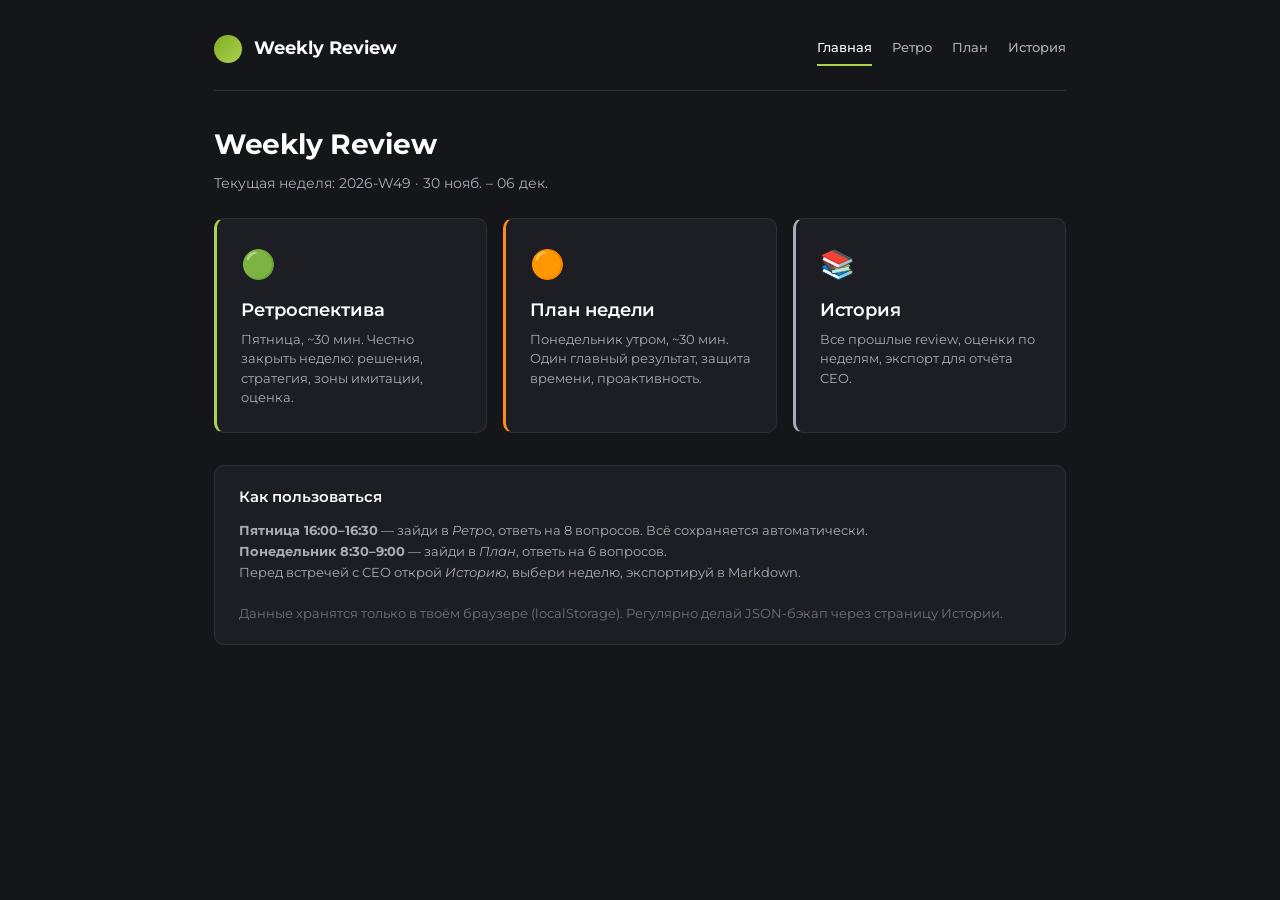
==== index.html @ 1d67517e "Initial commit: LH Weekly Review MVP" ====
<!DOCTYPE html>
<html lang="ru">
<head>
  <meta charset="UTF-8" />
  <meta name="viewport" content="width=device-width, initial-scale=1.0" />
  <title>Weekly Review — Lev Haolam</title>
  <link rel="stylesheet" href="styles.css" />
</head>
<body>
  <div class="container">
    <header class="app-header">
      <a href="index.html" class="logo">
        <span class="logo-mark"></span>
        Weekly Review
      </a>
      <nav>
        <a href="index.html" class="active">Главная</a>
        <a href="retro.html">Ретро</a>
        <a href="plan.html">План</a>
        <a href="history.html">История</a>
      </nav>
    </header>

    <h1>Weekly Review</h1>
    <p class="subtitle" id="subtitle">—</p>

    <div class="mode-grid">
      <a href="retro.html" class="mode-card retro">
        <div class="icon">🟢</div>
        <h2>Ретроспектива</h2>
        <p>Пятница, ~30 мин. Честно закрыть неделю: решения, стратегия, зоны имитации, оценка.</p>
      </a>
      <a href="plan.html" class="mode-card plan">
        <div class="icon">🟠</div>
        <h2>План недели</h2>
        <p>Понедельник утром, ~30 мин. Один главный результат, защита времени, проактивность.</p>
      </a>
      <a href="history.html" class="mode-card history">
        <div class="icon">📚</div>
        <h2>История</h2>
        <p>Все прошлые review, оценки по неделям, экспорт для отчёта CEO.</p>
      </a>
    </div>

    <div class="block" style="margin-top:32px;">
      <h3 style="margin-bottom:12px;">Как пользоваться</h3>
      <p style="color:var(--text-secondary); font-size:13px; line-height:1.6;">
        <strong>Пятница 16:00–16:30</strong> — зайди в <em>Ретро</em>, ответь на 8 вопросов. Всё сохраняется автоматически.<br>
        <strong>Понедельник 8:30–9:00</strong> — зайди в <em>План</em>, ответь на 6 вопросов.<br>
        Перед встречей с CEO открой <em>Историю</em>, выбери неделю, экспортируй в Markdown.<br>
        <br>
        <span style="color:var(--text-muted);">Данные хранятся только в твоём браузере (localStorage). Регулярно делай JSON-бэкап через страницу Истории.</span>
      </p>
    </div>
  </div>

  <script src="app.js"></script>
  <script>
    (function() {
      const key = getWeekKey();
      const { start, end } = getWeekDateRange();
      document.getElementById('subtitle').textContent =
        `Текущая неделя: ${key} · ${formatDateShort(start)} – ${formatDateShort(end)}`;
    })();
  </script>
</body>
</html>
---- styles.css ----
@import url('https://fonts.googleapis.com/css2?family=Montserrat:wght@400;500;600;700&display=swap');

:root {
  /* Brand */
  --lh-green-light: #AAD34F;
  --lh-green-dark: #81AC22;
  --lh-orange: #FE8A20;
  --lh-red: #F7520C;
  --lh-grey: #A9ACB4;

  /* Dark theme surfaces */
  --bg-page: #14161A;
  --bg-card: #1C1E24;
  --bg-elevated: #24272E;
  --border: #2C2F35;
  --text-primary: #FCFDFD;
  --text-secondary: #A9ACB4;
  --text-muted: #6E727A;

  --radius: 10px;
  --radius-sm: 6px;
  --font: 'Montserrat', -apple-system, BlinkMacSystemFont, 'Segoe UI', sans-serif;
}

* {
  box-sizing: border-box;
  margin: 0;
  padding: 0;
}

html, body {
  background: var(--bg-page);
  color: var(--text-primary);
  font-family: var(--font);
  font-size: 14px;
  line-height: 1.5;
  min-height: 100vh;
  -webkit-font-smoothing: antialiased;
}

a {
  color: var(--lh-green-light);
  text-decoration: none;
}

a:hover {
  color: var(--lh-green-dark);
}

/* Layout */
.container {
  max-width: 900px;
  margin: 0 auto;
  padding: 32px 24px 80px;
}

.container-wide {
  max-width: 1100px;
  margin: 0 auto;
  padding: 32px 24px 80px;
}

/* Header */
.app-header {
  display: flex;
  align-items: center;
  justify-content: space-between;
  padding-bottom: 24px;
  margin-bottom: 32px;
  border-bottom: 1px solid var(--border);
}

.app-header .logo {
  display: flex;
  align-items: center;
  gap: 12px;
  font-weight: 700;
  font-size: 18px;
  color: var(--text-primary);
}

.app-header .logo-mark {
  width: 28px;
  height: 28px;
  border-radius: 50%;
  background: linear-gradient(135deg, var(--lh-green-dark), var(--lh-green-light));
  display: inline-block;
}

.app-header nav {
  display: flex;
  gap: 20px;
}

.app-header nav a {
  color: var(--text-secondary);
  font-weight: 500;
  font-size: 13px;
  padding: 6px 0;
  border-bottom: 2px solid transparent;
  transition: color 0.15s, border-color 0.15s;
}

.app-header nav a:hover,
.app-header nav a.active {
  color: var(--text-primary);
  border-bottom-color: var(--lh-green-light);
}

/* Typography */
h1 {
  font-size: 28px;
  font-weight: 700;
  margin-bottom: 8px;
  letter-spacing: -0.01em;
}

h2 {
  font-size: 18px;
  font-weight: 600;
  margin-bottom: 12px;
  letter-spacing: -0.005em;
}

h3 {
  font-size: 15px;
  font-weight: 600;
  margin-bottom: 8px;
}

.subtitle {
  color: var(--text-secondary);
  font-size: 14px;
  margin-bottom: 24px;
}

.hint {
  color: var(--text-muted);
  font-size: 12px;
  font-style: italic;
  margin-top: 6px;
  line-height: 1.4;
}

/* Home page mode cards */
.mode-grid {
  display: grid;
  grid-template-columns: repeat(auto-fit, minmax(260px, 1fr));
  gap: 16px;
  margin-top: 24px;
}

.mode-card {
  background: var(--bg-card);
  border: 1px solid var(--border);
  border-radius: var(--radius);
  padding: 24px;
  text-decoration: none;
  color: inherit;
  transition: transform 0.15s, border-color 0.15s;
  display: block;
}

.mode-card:hover {
  border-color: var(--lh-green-light);
  transform: translateY(-2px);
}

.mode-card .icon {
  font-size: 28px;
  margin-bottom: 12px;
}

.mode-card h2 {
  margin-bottom: 6px;
  color: var(--text-primary);
}

.mode-card p {
  color: var(--text-secondary);
  font-size: 13px;
}

.mode-card.retro { border-left: 3px solid var(--lh-green-light); }
.mode-card.plan { border-left: 3px solid var(--lh-orange); }
.mode-card.history { border-left: 3px solid var(--lh-grey); }

/* Review form */
.review-meta {
  display: flex;
  gap: 16px;
  align-items: center;
  margin-bottom: 24px;
  padding: 16px;
  background: var(--bg-card);
  border-radius: var(--radius);
  border: 1px solid var(--border);
}

.review-meta .week-label {
  font-weight: 600;
  font-size: 15px;
}

.review-meta .date-label {
  color: var(--text-secondary);
  font-size: 13px;
}

.review-meta .status-badge {
  margin-left: auto;
  padding: 4px 10px;
  border-radius: 12px;
  font-size: 11px;
  font-weight: 600;
  text-transform: uppercase;
  letter-spacing: 0.04em;
}

.status-badge.draft {
  background: rgba(169, 172, 180, 0.15);
  color: var(--text-secondary);
}

.status-badge.saved {
  background: rgba(170, 211, 79, 0.15);
  color: var(--lh-green-light);
}

/* Section blocks */
.block {
  background: var(--bg-card);
  border: 1px solid var(--border);
  border-radius: var(--radius);
  padding: 20px 24px;
  margin-bottom: 16px;
}

.block-header {
  display: flex;
  align-items: baseline;
  gap: 12px;
  margin-bottom: 4px;
}

.block-header .block-num {
  color: var(--lh-green-light);
  font-weight: 700;
  font-size: 13px;
  letter-spacing: 0.05em;
}

.block-header h2 {
  margin-bottom: 0;
}

.block-header .block-time {
  margin-left: auto;
  color: var(--text-muted);
  font-size: 11px;
  font-weight: 500;
}

.block > .block-desc {
  color: var(--text-secondary);
  font-size: 13px;
  margin-bottom: 16px;
}

/* Questions */
.question {
  margin-top: 20px;
}

.question:first-of-type {
  margin-top: 0;
}

.question label {
  display: block;
  font-weight: 500;
  font-size: 14px;
  margin-bottom: 8px;
  color: var(--text-primary);
}

.question label .q-num {
  color: var(--lh-green-dark);
  font-weight: 700;
  margin-right: 6px;
}

/* Inputs */
textarea,
input[type="text"],
input[type="number"] {
  width: 100%;
  background: var(--bg-page);
  border: 1px solid var(--border);
  border-radius: var(--radius-sm);
  padding: 12px 14px;
  color: var(--text-primary);
  font-family: var(--font);
  font-size: 14px;
  line-height: 1.5;
  resize: vertical;
  transition: border-color 0.15s;
}

textarea {
  min-height: 80px;
}

textarea:focus,
input:focus {
  outline: none;
  border-color: var(--lh-green-light);
}

textarea::placeholder,
input::placeholder {
  color: var(--text-muted);
}

/* Scale input (1-10) */
.scale-input {
  display: flex;
  gap: 6px;
  margin-top: 8px;
}

.scale-btn {
  flex: 1;
  aspect-ratio: 1;
  max-width: 44px;
  background: var(--bg-page);
  border: 1px solid var(--border);
  border-radius: var(--radius-sm);
  color: var(--text-secondary);
  font-family: var(--font);
  font-weight: 600;
  font-size: 14px;
  cursor: pointer;
  transition: all 0.15s;
}

.scale-btn:hover {
  border-color: var(--lh-green-light);
  color: var(--text-primary);
}

.scale-btn.selected {
  background: var(--lh-green-dark);
  border-color: var(--lh-green-light);
  color: var(--text-primary);
}

.scale-labels {
  display: flex;
  justify-content: space-between;
  margin-top: 6px;
  font-size: 11px;
  color: var(--text-muted);
}

/* Footer actions */
.form-actions {
  padding: 16px 0 8px;
  margin-top: 24px;
  display: flex;
  gap: 12px;
  flex-wrap: wrap;
  align-items: center;
}

.btn {
  border: none;
  border-radius: var(--radius-sm);
  padding: 10px 18px;
  font-family: var(--font);
  font-weight: 600;
  font-size: 13px;
  cursor: pointer;
  transition: all 0.15s;
  display: inline-flex;
  align-items: center;
  gap: 6px;
}

.btn-primary {
  background: var(--lh-green-dark);
  color: var(--text-primary);
}

.btn-primary:hover {
  background: var(--lh-green-light);
  color: #14161A;
}

.btn-secondary {
  background: var(--bg-elevated);
  color: var(--text-primary);
  border: 1px solid var(--border);
}

.btn-secondary:hover {
  border-color: var(--lh-green-light);
  color: var(--lh-green-light);
}

.btn-danger {
  background: transparent;
  color: var(--lh-red);
  border: 1px solid var(--border);
}

.btn-danger:hover {
  border-color: var(--lh-red);
}

.btn-orange {
  background: var(--lh-orange);
  color: #14161A;
}

.btn-orange:hover {
  filter: brightness(1.1);
}

.save-indicator {
  margin-left: auto;
  color: var(--text-muted);
  font-size: 12px;
  font-style: italic;
}

.save-indicator.visible {
  color: var(--lh-green-light);
  font-style: normal;
}

/* History page */
.history-list {
  display: flex;
  flex-direction: column;
  gap: 10px;
}

.history-item {
  background: var(--bg-card);
  border: 1px solid var(--border);
  border-radius: var(--radius);
  padding: 16px 20px;
  display: flex;
  align-items: center;
  gap: 20px;
  text-decoration: none;
  color: inherit;
  transition: border-color 0.15s;
  cursor: pointer;
}

.history-item:hover {
  border-color: var(--lh-green-light);
}

.history-item .week-main {
  font-weight: 600;
  font-size: 15px;
  min-width: 120px;
}

.history-item .week-dates {
  color: var(--text-secondary);
  font-size: 12px;
}

.history-item .types {
  display: flex;
  gap: 6px;
  margin-left: auto;
}

.history-item .type-tag {
  padding: 3px 10px;
  border-radius: 10px;
  font-size: 11px;
  font-weight: 600;
}

.type-tag.retro {
  background: rgba(170, 211, 79, 0.15);
  color: var(--lh-green-light);
}

.type-tag.plan {
  background: rgba(254, 138, 32, 0.15);
  color: var(--lh-orange);
}

.type-tag.missing {
  background: rgba(169, 172, 180, 0.1);
  color: var(--text-muted);
}

.history-item .score {
  min-width: 40px;
  text-align: right;
  font-weight: 700;
  font-size: 16px;
}

.score.good { color: var(--lh-green-light); }
.score.mid { color: var(--lh-orange); }
.score.low { color: var(--lh-red); }
.score.na { color: var(--text-muted); font-weight: 400; font-size: 12px; }

.empty-state {
  text-align: center;
  padding: 64px 24px;
  color: var(--text-secondary);
}

.empty-state h2 {
  color: var(--text-primary);
  margin-bottom: 8px;
}

/* History detail modal */
.modal-overlay {
  position: fixed;
  inset: 0;
  background: rgba(0, 0, 0, 0.7);
  display: none;
  align-items: center;
  justify-content: center;
  padding: 24px;
  z-index: 100;
}

.modal-overlay.open {
  display: flex;
}

.modal {
  background: var(--bg-card);
  border: 1px solid var(--border);
  border-radius: var(--radius);
  max-width: 700px;
  width: 100%;
  max-height: 85vh;
  overflow-y: auto;
  padding: 24px 28px;
  position: relative;
}

.modal h2 {
  margin-bottom: 4px;
}

.modal .modal-meta {
  color: var(--text-secondary);
  font-size: 13px;
  margin-bottom: 20px;
}

.modal .section {
  margin-bottom: 20px;
  padding-bottom: 16px;
  border-bottom: 1px solid var(--border);
}

.modal .section:last-child {
  border-bottom: none;
}

.modal .section h3 {
  color: var(--lh-green-light);
  font-size: 13px;
  text-transform: uppercase;
  letter-spacing: 0.05em;
  margin-bottom: 8px;
}

.modal .section p {
  white-space: pre-wrap;
  color: var(--text-primary);
  font-size: 14px;
}

.modal .section p.empty {
  color: var(--text-muted);
  font-style: italic;
}

.modal-close {
  position: absolute;
  top: 16px;
  right: 16px;
  background: transparent;
  border: none;
  color: var(--text-secondary);
  font-size: 24px;
  cursor: pointer;
  width: 32px;
  height: 32px;
  border-radius: 50%;
  display: flex;
  align-items: center;
  justify-content: center;
}

.modal-close:hover {
  background: var(--bg-elevated);
  color: var(--text-primary);
}

.modal-actions {
  display: flex;
  gap: 8px;
  margin-top: 16px;
  padding-top: 16px;
  border-top: 1px solid var(--border);
}

/* Toast */
.toast {
  position: fixed;
  bottom: 24px;
  left: 50%;
  transform: translateX(-50%) translateY(120px);
  background: var(--lh-green-dark);
  color: var(--text-primary);
  padding: 12px 20px;
  border-radius: var(--radius);
  font-size: 13px;
  font-weight: 500;
  box-shadow: 0 8px 24px rgba(0, 0, 0, 0.4);
  transition: transform 0.3s;
  z-index: 200;
}

.toast.visible {
  transform: translateX(-50%) translateY(0);
}

.toast.error {
  background: var(--lh-red);
}

/* Responsive */
@media (max-width: 640px) {
  .container, .container-wide {
    padding: 20px 16px 80px;
  }
  h1 { font-size: 22px; }
  .block { padding: 16px; }
  .scale-btn { font-size: 12px; }
  .app-header nav { gap: 12px; }
  .history-item { flex-wrap: wrap; gap: 8px; }
  .history-item .types { margin-left: 0; }
}
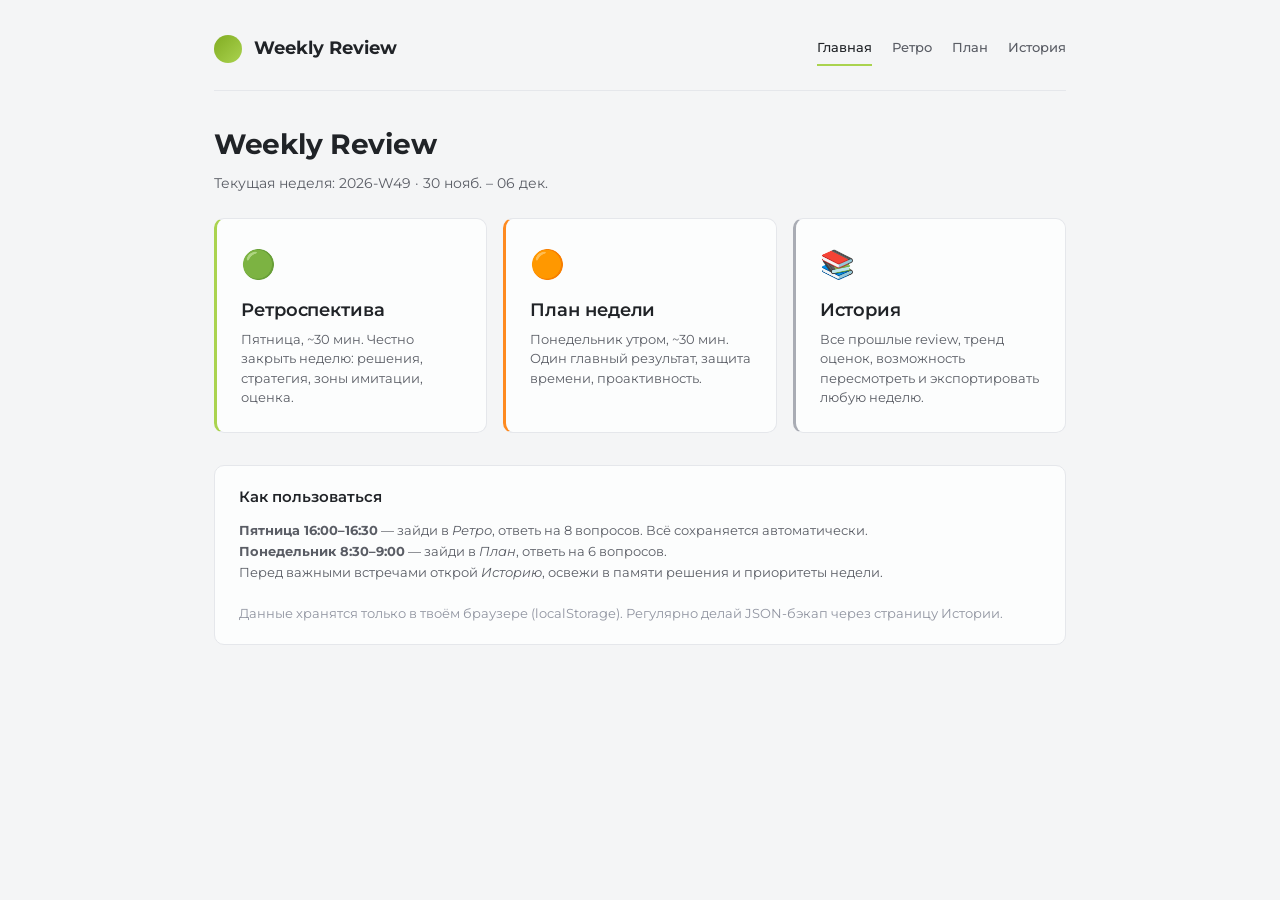
==== commit 5189320d: "light theme" ====
--- a/index.html
+++ b/index.html
@@ -38,7 +38,7 @@
       <a href="history.html" class="mode-card history">
         <div class="icon">📚</div>
         <h2>История</h2>
-        <p>Все прошлые review, оценки по неделям, экспорт для отчёта CEO.</p>
+        <p>Все прошлые review, тренд оценок, возможность пересмотреть и экспортировать любую неделю.</p>
       </a>
     </div>
 
@@ -47,7 +47,7 @@
       <p style="color:var(--text-secondary); font-size:13px; line-height:1.6;">
         <strong>Пятница 16:00–16:30</strong> — зайди в <em>Ретро</em>, ответь на 8 вопросов. Всё сохраняется автоматически.<br>
         <strong>Понедельник 8:30–9:00</strong> — зайди в <em>План</em>, ответь на 6 вопросов.<br>
-        Перед встречей с CEO открой <em>Историю</em>, выбери неделю, экспортируй в Markdown.<br>
+        Перед важными встречами открой <em>Историю</em>, освежи в памяти решения и приоритеты недели.<br>
         <br>
         <span style="color:var(--text-muted);">Данные хранятся только в твоём браузере (localStorage). Регулярно делай JSON-бэкап через страницу Истории.</span>
       </p>
--- a/styles.css
+++ b/styles.css
@@ -8,14 +8,14 @@
   --lh-red: #F7520C;
   --lh-grey: #A9ACB4;
 
-  /* Dark theme surfaces */
-  --bg-page: #14161A;
-  --bg-card: #1C1E24;
-  --bg-elevated: #24272E;
-  --border: #2C2F35;
-  --text-primary: #FCFDFD;
-  --text-secondary: #A9ACB4;
-  --text-muted: #6E727A;
+  /* Light theme surfaces (LH brand) */
+  --bg-page: #F4F5F6;
+  --bg-card: #FCFDFD;
+  --bg-elevated: #FFFFFF;
+  --border: #E5E7EB;
+  --text-primary: #202327;
+  --text-secondary: #5A5D65;
+  --text-muted: #9094A0;
 
   --radius: 10px;
   --radius-sm: 6px;
@@ -39,12 +39,13 @@
 }
 
 a {
+  color: var(--lh-green-dark);
+  text-decoration: none;
+}
+
+a:hover {
   color: var(--lh-green-light);
-  text-decoration: none;
-}
-
-a:hover {
-  color: var(--lh-green-dark);
+  text-decoration: underline;
 }
 
 /* Layout */
@@ -223,8 +224,8 @@
 }
 
 .status-badge.saved {
-  background: rgba(170, 211, 79, 0.15);
-  color: var(--lh-green-light);
+  background: rgba(170, 211, 79, 0.2);
+  color: var(--lh-green-dark);
 }
 
 /* Section blocks */
@@ -244,7 +245,7 @@
 }
 
 .block-header .block-num {
-  color: var(--lh-green-light);
+  color: var(--lh-green-dark);
   font-weight: 700;
   font-size: 13px;
   letter-spacing: 0.05em;
@@ -351,8 +352,8 @@
 
 .scale-btn.selected {
   background: var(--lh-green-dark);
-  border-color: var(--lh-green-light);
-  color: var(--text-primary);
+  border-color: var(--lh-green-dark);
+  color: #FCFDFD;
 }
 
 .scale-labels {
@@ -389,12 +390,12 @@
 
 .btn-primary {
   background: var(--lh-green-dark);
-  color: var(--text-primary);
+  color: #FCFDFD;
 }
 
 .btn-primary:hover {
   background: var(--lh-green-light);
-  color: #14161A;
+  color: #202327;
 }
 
 .btn-secondary {
@@ -404,8 +405,8 @@
 }
 
 .btn-secondary:hover {
-  border-color: var(--lh-green-light);
-  color: var(--lh-green-light);
+  border-color: var(--lh-green-dark);
+  color: var(--lh-green-dark);
 }
 
 .btn-danger {
@@ -420,7 +421,7 @@
 
 .btn-orange {
   background: var(--lh-orange);
-  color: #14161A;
+  color: #202327;
 }
 
 .btn-orange:hover {
@@ -435,7 +436,7 @@
 }
 
 .save-indicator.visible {
-  color: var(--lh-green-light);
+  color: var(--lh-green-dark);
   font-style: normal;
 }
 
@@ -489,8 +490,8 @@
 }
 
 .type-tag.retro {
-  background: rgba(170, 211, 79, 0.15);
-  color: var(--lh-green-light);
+  background: rgba(170, 211, 79, 0.2);
+  color: var(--lh-green-dark);
 }
 
 .type-tag.plan {
@@ -510,7 +511,7 @@
   font-size: 16px;
 }
 
-.score.good { color: var(--lh-green-light); }
+.score.good { color: var(--lh-green-dark); }
 .score.mid { color: var(--lh-orange); }
 .score.low { color: var(--lh-red); }
 .score.na { color: var(--text-muted); font-weight: 400; font-size: 12px; }
@@ -575,7 +576,7 @@
 }
 
 .modal .section h3 {
-  color: var(--lh-green-light);
+  color: var(--lh-green-dark);
   font-size: 13px;
   text-transform: uppercase;
   letter-spacing: 0.05em;
@@ -630,7 +631,7 @@
   left: 50%;
   transform: translateX(-50%) translateY(120px);
   background: var(--lh-green-dark);
-  color: var(--text-primary);
+  color: #FCFDFD;
   padding: 12px 20px;
   border-radius: var(--radius);
   font-size: 13px;
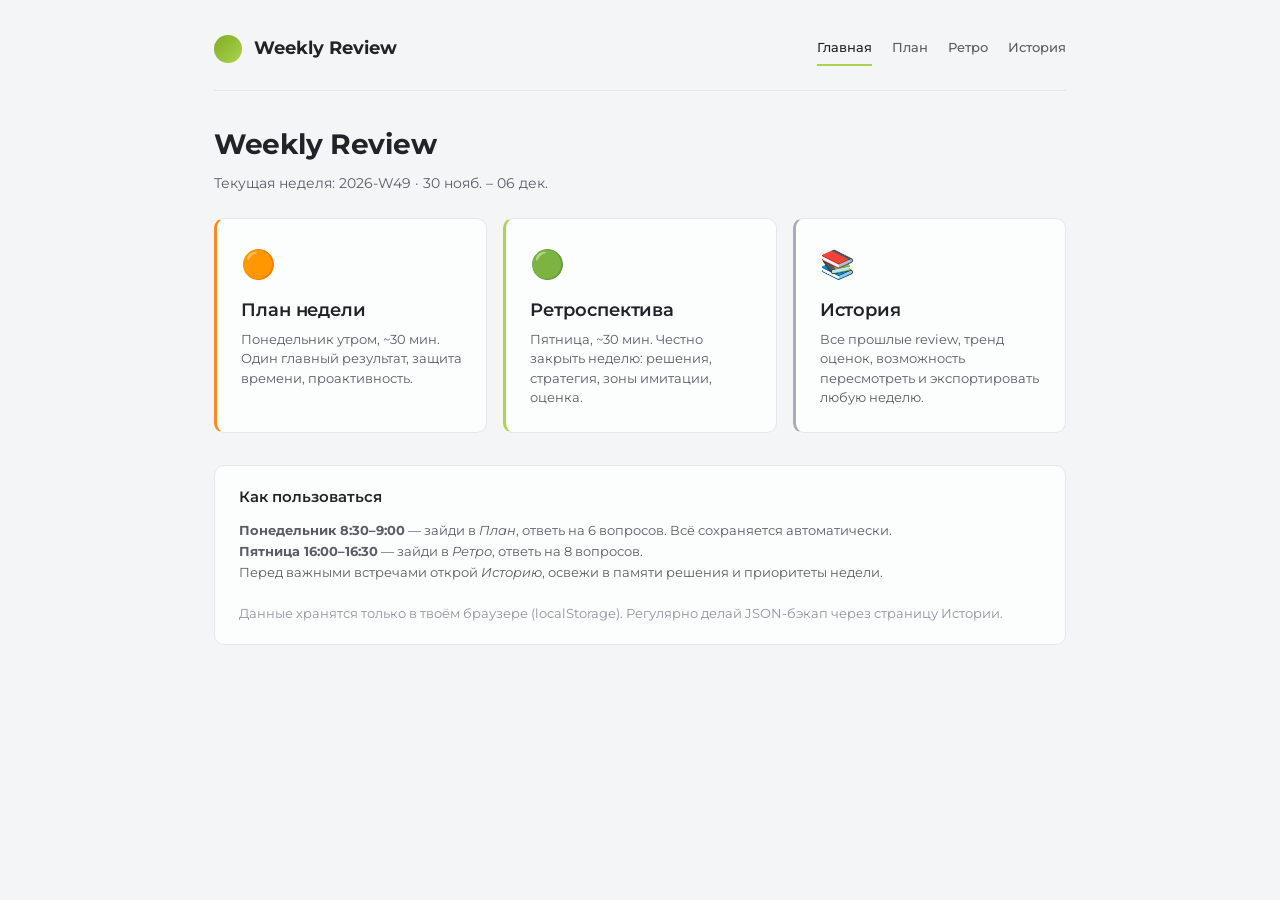
==== commit 6aeae33c: "slight update" ====
--- a/index.html
+++ b/index.html
@@ -15,8 +15,8 @@
       </a>
       <nav>
         <a href="index.html" class="active">Главная</a>
+        <a href="plan.html">План</a>
         <a href="retro.html">Ретро</a>
-        <a href="plan.html">План</a>
         <a href="history.html">История</a>
       </nav>
     </header>
@@ -25,15 +25,15 @@
     <p class="subtitle" id="subtitle">—</p>
 
     <div class="mode-grid">
+      <a href="plan.html" class="mode-card plan">
+        <div class="icon">🟠</div>
+        <h2>План недели</h2>
+        <p>Понедельник утром, ~30 мин. Один главный результат, защита времени, проактивность.</p>
+      </a>
       <a href="retro.html" class="mode-card retro">
         <div class="icon">🟢</div>
         <h2>Ретроспектива</h2>
         <p>Пятница, ~30 мин. Честно закрыть неделю: решения, стратегия, зоны имитации, оценка.</p>
-      </a>
-      <a href="plan.html" class="mode-card plan">
-        <div class="icon">🟠</div>
-        <h2>План недели</h2>
-        <p>Понедельник утром, ~30 мин. Один главный результат, защита времени, проактивность.</p>
       </a>
       <a href="history.html" class="mode-card history">
         <div class="icon">📚</div>
@@ -45,8 +45,8 @@
     <div class="block" style="margin-top:32px;">
       <h3 style="margin-bottom:12px;">Как пользоваться</h3>
       <p style="color:var(--text-secondary); font-size:13px; line-height:1.6;">
-        <strong>Пятница 16:00–16:30</strong> — зайди в <em>Ретро</em>, ответь на 8 вопросов. Всё сохраняется автоматически.<br>
-        <strong>Понедельник 8:30–9:00</strong> — зайди в <em>План</em>, ответь на 6 вопросов.<br>
+        <strong>Понедельник 8:30–9:00</strong> — зайди в <em>План</em>, ответь на 6 вопросов. Всё сохраняется автоматически.<br>
+        <strong>Пятница 16:00–16:30</strong> — зайди в <em>Ретро</em>, ответь на 8 вопросов.<br>
         Перед важными встречами открой <em>Историю</em>, освежи в памяти решения и приоритеты недели.<br>
         <br>
         <span style="color:var(--text-muted);">Данные хранятся только в твоём браузере (localStorage). Регулярно делай JSON-бэкап через страницу Истории.</span>
